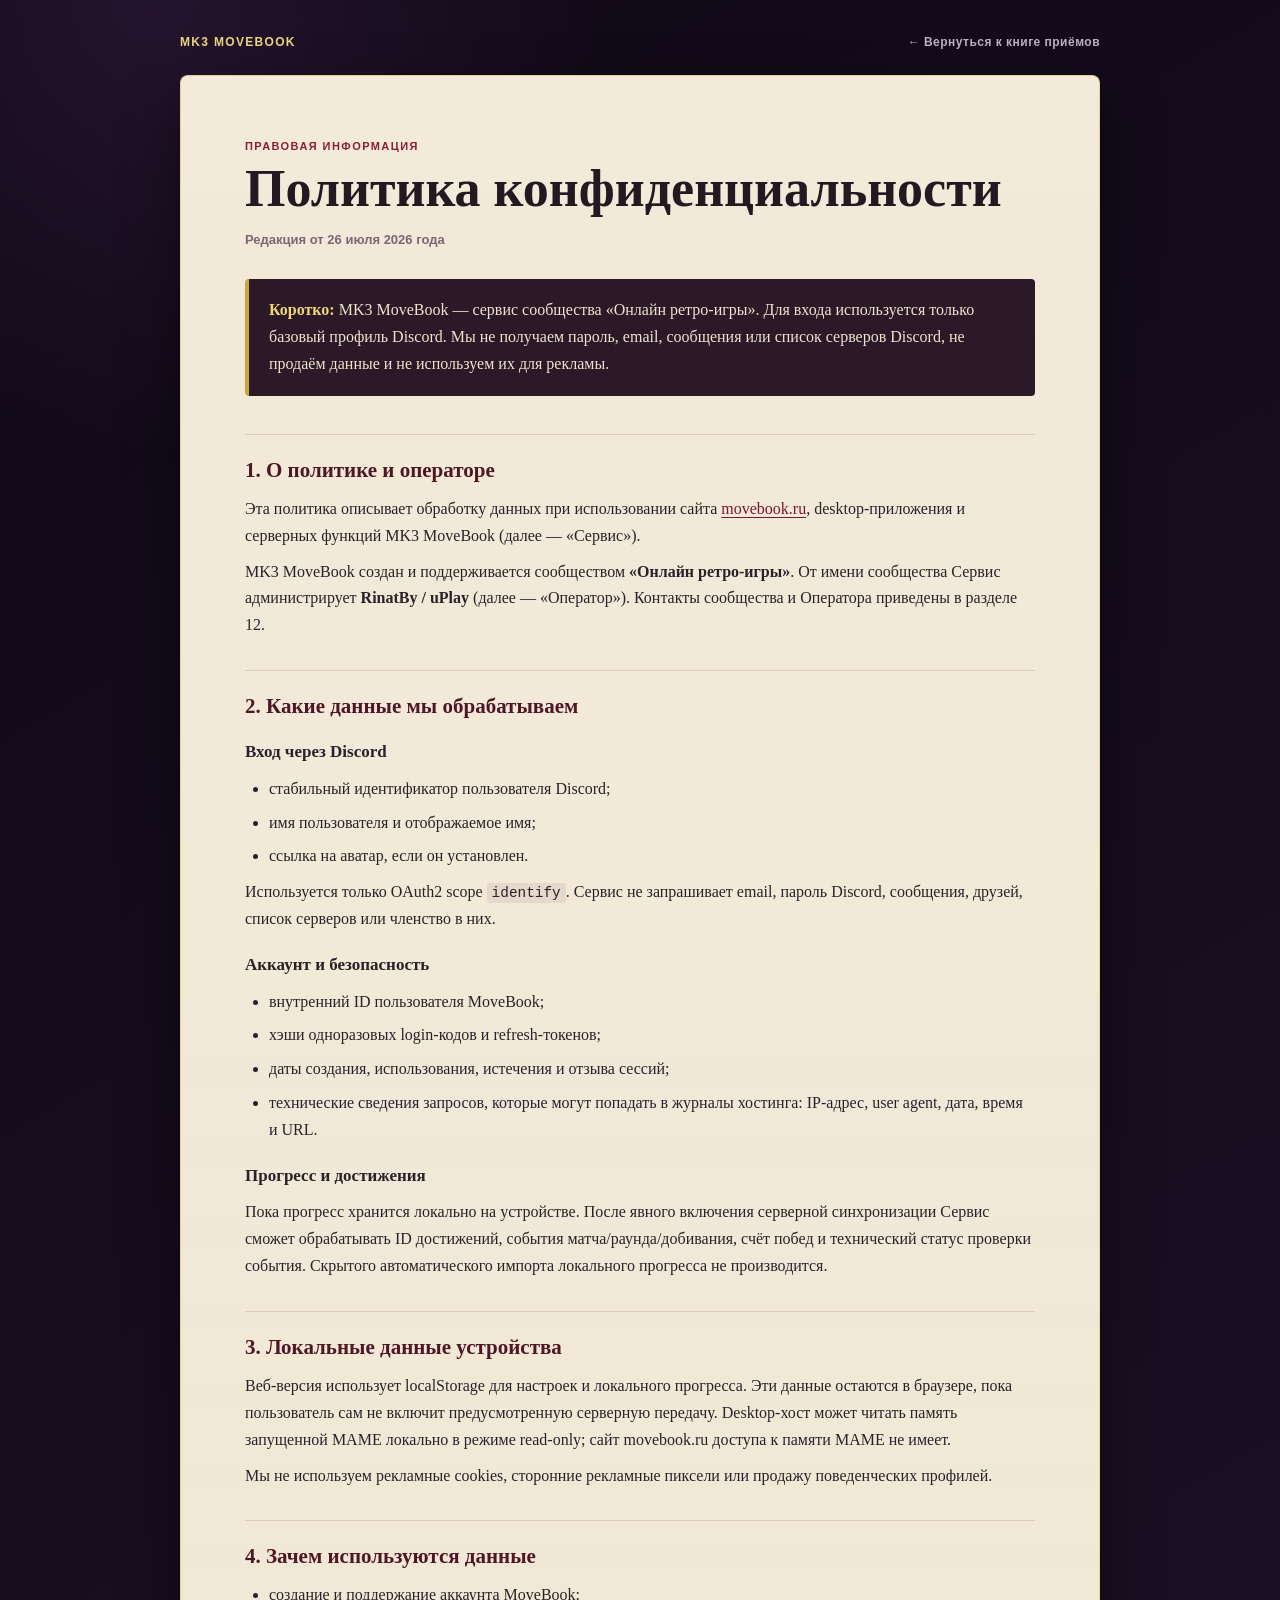
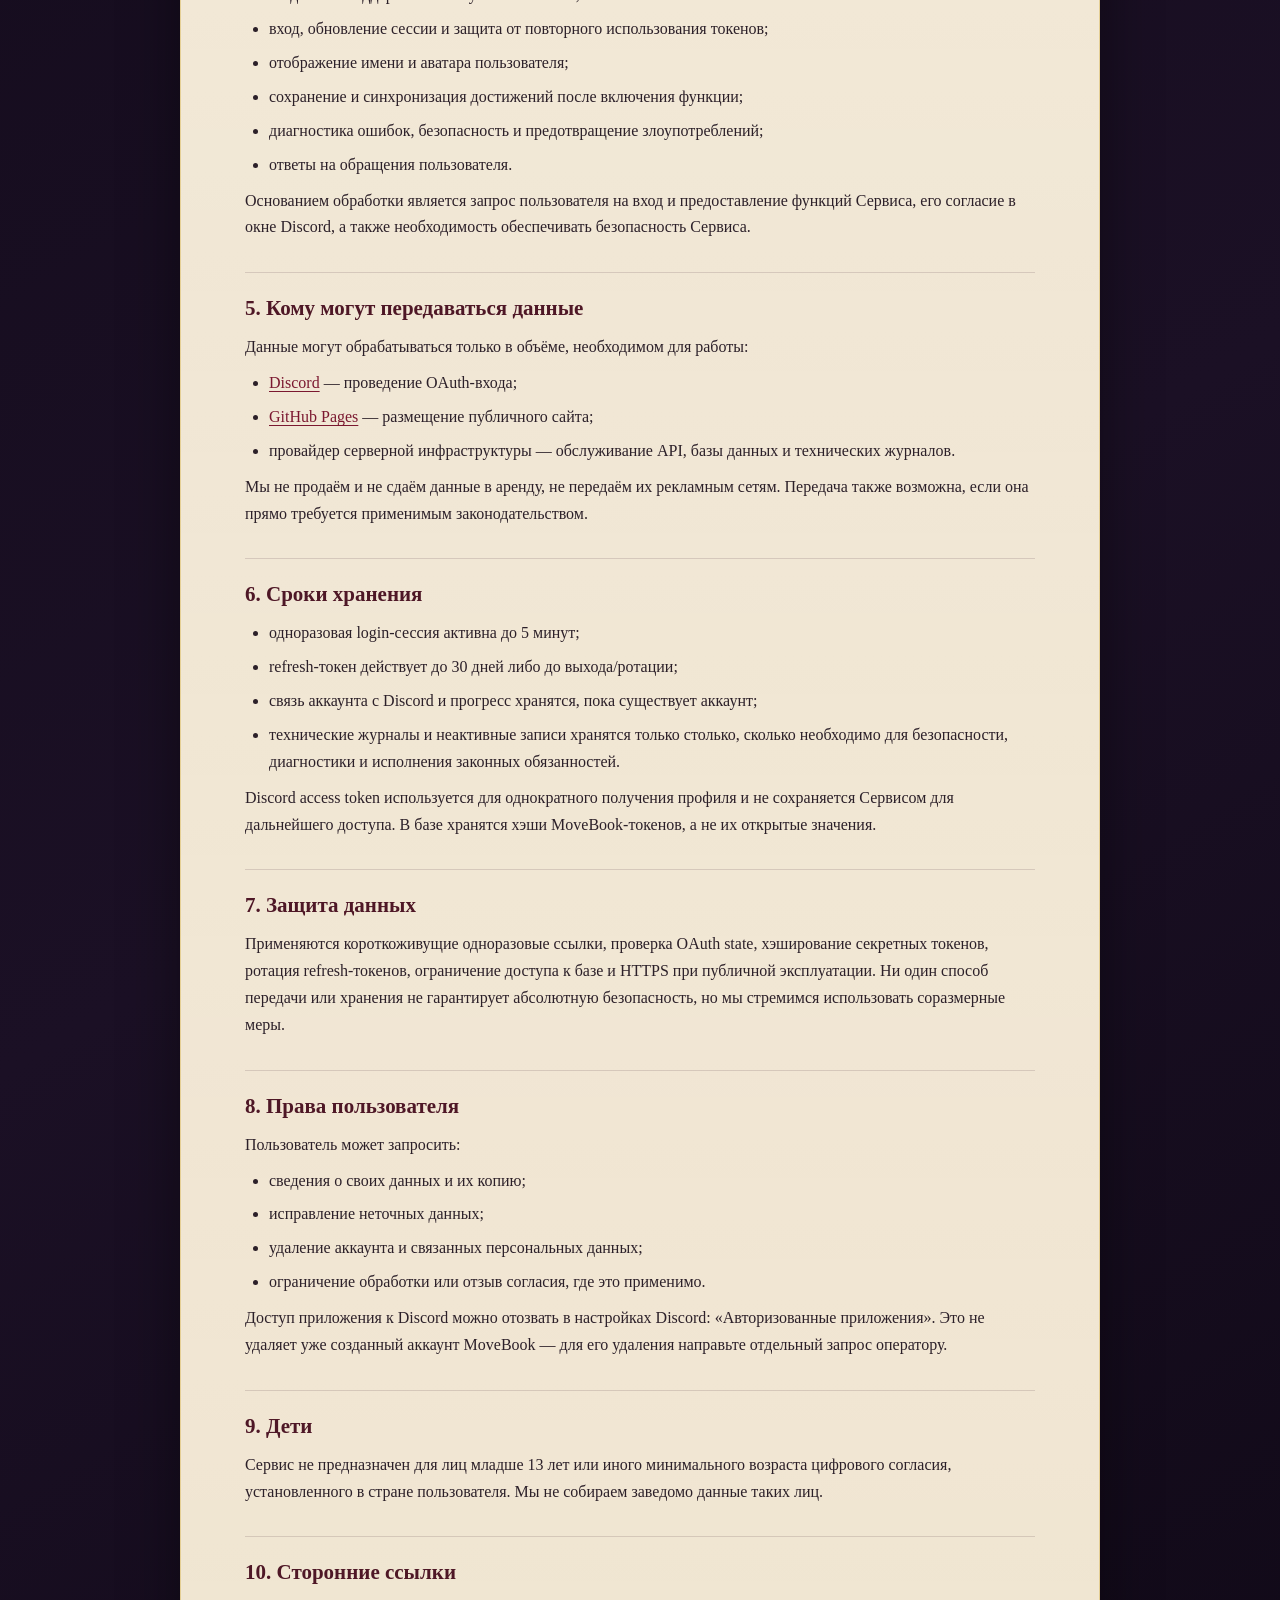
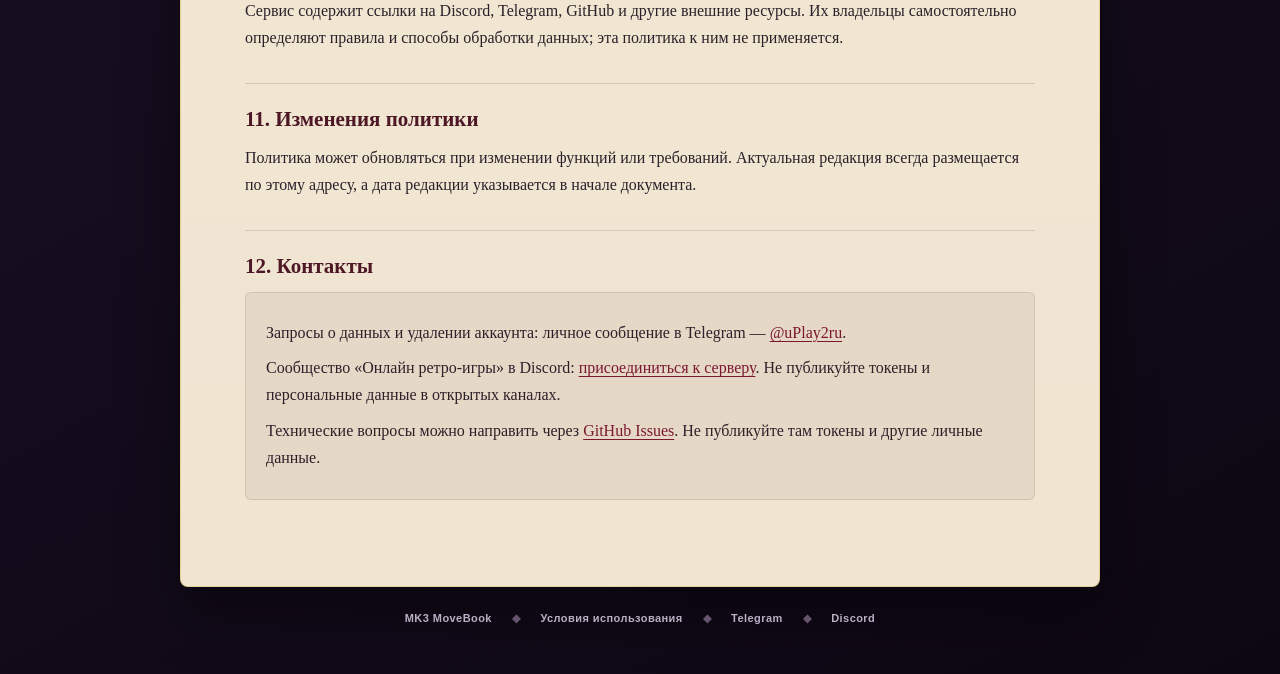
==== web/privacy/index.html @ b2f3a11f "feat: добавить юридические страницы сайта" ====
<!doctype html>
<html lang="ru">
<head>
    <meta charset="utf-8">
    <meta name="viewport" content="width=device-width, initial-scale=1">
    <meta name="description"
        content="Политика конфиденциальности MK3 MoveBook — проекта сообщества «Онлайн ретро-игры»: какие данные обрабатываются при входе через Discord и использовании достижений.">
    <meta name="theme-color" content="#100917">
    <link rel="canonical" href="https://movebook.ru/privacy/">
    <link rel="icon" href="../assets/icon.ico" type="image/x-icon">
    <link rel="stylesheet" href="../legal.css">
    <title>Политика конфиденциальности — MK3 MoveBook</title>
</head>
<body class="legal-body">
    <div class="legal-shell">
        <header class="legal-chrome">
            <a class="legal-brand" href="../">MK3 MOVEBOOK</a>
            <a class="legal-back" href="../">← Вернуться к книге приёмов</a>
        </header>

        <main class="legal-document">
            <p class="legal-kicker">Правовая информация</p>
            <h1>Политика конфиденциальности</h1>
            <p class="legal-updated">Редакция от 26 июля 2026 года</p>

            <div class="legal-summary">
                <strong>Коротко:</strong> MK3 MoveBook — сервис сообщества
                «Онлайн ретро-игры». Для входа используется только базовый профиль
                Discord. Мы не получаем пароль, email, сообщения или список серверов
                Discord, не продаём данные и не используем их для рекламы.
            </div>

            <section class="legal-section">
                <h2>1. О политике и операторе</h2>
                <p>
                    Эта политика описывает обработку данных при использовании
                    сайта <a href="https://movebook.ru/">movebook.ru</a>,
                    desktop-приложения и серверных функций MK3 MoveBook
                    (далее — «Сервис»).
                </p>
                <p>
                    MK3 MoveBook создан и поддерживается сообществом
                    <strong>«Онлайн ретро-игры»</strong>. От имени сообщества Сервис
                    администрирует <strong>RinatBy / uPlay</strong> (далее — «Оператор»).
                    Контакты сообщества и Оператора приведены в разделе 12.
                </p>
            </section>

            <section class="legal-section">
                <h2>2. Какие данные мы обрабатываем</h2>
                <h3>Вход через Discord</h3>
                <ul>
                    <li>стабильный идентификатор пользователя Discord;</li>
                    <li>имя пользователя и отображаемое имя;</li>
                    <li>ссылка на аватар, если он установлен.</li>
                </ul>
                <p>
                    Используется только OAuth2 scope <code>identify</code>.
                    Сервис не запрашивает email, пароль Discord, сообщения,
                    друзей, список серверов или членство в них.
                </p>

                <h3>Аккаунт и безопасность</h3>
                <ul>
                    <li>внутренний ID пользователя MoveBook;</li>
                    <li>хэши одноразовых login-кодов и refresh-токенов;</li>
                    <li>даты создания, использования, истечения и отзыва сессий;</li>
                    <li>технические сведения запросов, которые могут попадать
                        в журналы хостинга: IP-адрес, user agent, дата, время и URL.</li>
                </ul>

                <h3>Прогресс и достижения</h3>
                <p>
                    Пока прогресс хранится локально на устройстве. После явного
                    включения серверной синхронизации Сервис сможет обрабатывать
                    ID достижений, события матча/раунда/добивания, счёт побед и
                    технический статус проверки события. Скрытого автоматического
                    импорта локального прогресса не производится.
                </p>
            </section>

            <section class="legal-section">
                <h2>3. Локальные данные устройства</h2>
                <p>
                    Веб-версия использует localStorage для настроек и локального
                    прогресса. Эти данные остаются в браузере, пока пользователь
                    сам не включит предусмотренную серверную передачу. Desktop-хост
                    может читать память запущенной MAME локально в режиме read-only;
                    сайт movebook.ru доступа к памяти MAME не имеет.
                </p>
                <p>
                    Мы не используем рекламные cookies, сторонние рекламные
                    пиксели или продажу поведенческих профилей.
                </p>
            </section>

            <section class="legal-section">
                <h2>4. Зачем используются данные</h2>
                <ul>
                    <li>создание и поддержание аккаунта MoveBook;</li>
                    <li>вход, обновление сессии и защита от повторного использования токенов;</li>
                    <li>отображение имени и аватара пользователя;</li>
                    <li>сохранение и синхронизация достижений после включения функции;</li>
                    <li>диагностика ошибок, безопасность и предотвращение злоупотреблений;</li>
                    <li>ответы на обращения пользователя.</li>
                </ul>
                <p>
                    Основанием обработки является запрос пользователя на вход и
                    предоставление функций Сервиса, его согласие в окне Discord,
                    а также необходимость обеспечивать безопасность Сервиса.
                </p>
            </section>

            <section class="legal-section">
                <h2>5. Кому могут передаваться данные</h2>
                <p>Данные могут обрабатываться только в объёме, необходимом для работы:</p>
                <ul>
                    <li><a href="https://discord.com/privacy" target="_blank"
                        rel="noopener noreferrer">Discord</a> — проведение OAuth-входа;</li>
                    <li><a href="https://docs.github.com/site-policy/privacy-policies/github-general-privacy-statement"
                        target="_blank" rel="noopener noreferrer">GitHub Pages</a> —
                        размещение публичного сайта;</li>
                    <li>провайдер серверной инфраструктуры — обслуживание API,
                        базы данных и технических журналов.</li>
                </ul>
                <p>
                    Мы не продаём и не сдаём данные в аренду, не передаём их
                    рекламным сетям. Передача также возможна, если она прямо
                    требуется применимым законодательством.
                </p>
            </section>

            <section class="legal-section">
                <h2>6. Сроки хранения</h2>
                <ul>
                    <li>одноразовая login-сессия активна до 5 минут;</li>
                    <li>refresh-токен действует до 30 дней либо до выхода/ротации;</li>
                    <li>связь аккаунта с Discord и прогресс хранятся, пока существует аккаунт;</li>
                    <li>технические журналы и неактивные записи хранятся только
                        столько, сколько необходимо для безопасности, диагностики
                        и исполнения законных обязанностей.</li>
                </ul>
                <p>
                    Discord access token используется для однократного получения
                    профиля и не сохраняется Сервисом для дальнейшего доступа.
                    В базе хранятся хэши MoveBook-токенов, а не их открытые значения.
                </p>
            </section>

            <section class="legal-section">
                <h2>7. Защита данных</h2>
                <p>
                    Применяются короткоживущие одноразовые ссылки, проверка OAuth
                    state, хэширование секретных токенов, ротация refresh-токенов,
                    ограничение доступа к базе и HTTPS при публичной эксплуатации.
                    Ни один способ передачи или хранения не гарантирует абсолютную
                    безопасность, но мы стремимся использовать соразмерные меры.
                </p>
            </section>

            <section class="legal-section">
                <h2>8. Права пользователя</h2>
                <p>Пользователь может запросить:</p>
                <ul>
                    <li>сведения о своих данных и их копию;</li>
                    <li>исправление неточных данных;</li>
                    <li>удаление аккаунта и связанных персональных данных;</li>
                    <li>ограничение обработки или отзыв согласия, где это применимо.</li>
                </ul>
                <p>
                    Доступ приложения к Discord можно отозвать в настройках
                    Discord: «Авторизованные приложения». Это не удаляет уже
                    созданный аккаунт MoveBook — для его удаления направьте
                    отдельный запрос оператору.
                </p>
            </section>

            <section class="legal-section">
                <h2>9. Дети</h2>
                <p>
                    Сервис не предназначен для лиц младше 13 лет или иного
                    минимального возраста цифрового согласия, установленного в
                    стране пользователя. Мы не собираем заведомо данные таких лиц.
                </p>
            </section>

            <section class="legal-section">
                <h2>10. Сторонние ссылки</h2>
                <p>
                    Сервис содержит ссылки на Discord, Telegram, GitHub и другие
                    внешние ресурсы. Их владельцы самостоятельно определяют правила
                    и способы обработки данных; эта политика к ним не применяется.
                </p>
            </section>

            <section class="legal-section">
                <h2>11. Изменения политики</h2>
                <p>
                    Политика может обновляться при изменении функций или требований.
                    Актуальная редакция всегда размещается по этому адресу, а дата
                    редакции указывается в начале документа.
                </p>
            </section>

            <section class="legal-section">
                <h2>12. Контакты</h2>
                <div class="legal-contact">
                    <p>
                        Запросы о данных и удалении аккаунта: личное сообщение в
                        Telegram — <a href="https://t.me/uPlay2ru" target="_blank"
                        rel="noopener noreferrer">@uPlay2ru</a>.
                    </p>
                    <p>
                        Сообщество «Онлайн ретро-игры» в Discord:
                        <a href="https://discord.com/invite/r3kCQNxX5Z" target="_blank"
                        rel="noopener noreferrer">присоединиться к серверу</a>.
                        Не публикуйте токены и персональные данные в открытых каналах.
                    </p>
                    <p>
                        Технические вопросы можно направить через
                        <a href="https://github.com/RinatBy/MK3MoveBook/issues"
                        target="_blank" rel="noopener noreferrer">GitHub Issues</a>.
                        Не публикуйте там токены и другие личные данные.
                    </p>
                </div>
            </section>
        </main>

        <footer class="legal-footer">
            <a href="../">MK3 MoveBook</a><span>◆</span>
            <a href="../terms/">Условия использования</a><span>◆</span>
            <a href="https://t.me/uPlay2ru" target="_blank"
                rel="noopener noreferrer">Telegram</a><span>◆</span>
            <a href="https://discord.com/invite/r3kCQNxX5Z" target="_blank"
                rel="noopener noreferrer">Discord</a>
        </footer>
    </div>
</body>
</html>
---- web/legal.css ----
.legal-body {
    --legal-bg: #100917;
    --legal-panel: #1a1023;
    --legal-paper: #f0e5d1;
    --legal-ink: #2c2029;
    --legal-muted: #786971;
    --legal-wine: #8e1d34;
    --legal-gold: #c9a642;
    min-height: 100vh;
    margin: 0;
    color: var(--legal-ink);
    background:
        radial-gradient(circle at 12% 0, rgba(117, 61, 132, .2), transparent 28rem),
        linear-gradient(150deg, #100917, #1b1025 58%, #0d0713);
    font: 16px/1.68 Georgia, "Times New Roman", serif;
}

.legal-body * {
    box-sizing: border-box;
}

.legal-shell {
    width: min(920px, calc(100% - 32px));
    margin: 0 auto;
    padding: 34px 0 48px;
}

.legal-chrome,
.legal-footer {
    display: flex;
    align-items: center;
    justify-content: space-between;
    gap: 20px;
    color: #bcaec5;
    font: 600 12px/1.4 "Segoe UI", sans-serif;
    letter-spacing: .04em;
}

.legal-brand,
.legal-back,
.legal-footer a {
    color: inherit;
    text-decoration: none;
}

.legal-brand {
    color: #ead47d;
    font-weight: 800;
    letter-spacing: .11em;
}

.legal-back:hover,
.legal-footer a:hover {
    color: #f2dc83;
}

.legal-document {
    margin: 24px 0;
    padding: clamp(28px, 6vw, 64px);
    background:
        linear-gradient(rgba(255, 255, 255, .18), rgba(255, 255, 255, 0)),
        var(--legal-paper);
    border: 1px solid rgba(218, 184, 87, .5);
    border-radius: 8px;
    box-shadow: 0 24px 60px rgba(0, 0, 0, .42);
}

.legal-kicker {
    margin: 0 0 8px;
    color: var(--legal-wine);
    font: 800 11px/1.2 "Segoe UI", sans-serif;
    letter-spacing: .13em;
    text-transform: uppercase;
}

.legal-document h1 {
    max-width: 760px;
    margin: 0;
    color: #241921;
    font-size: clamp(30px, 6vw, 52px);
    line-height: 1.08;
    overflow-wrap: anywhere;
}

.legal-updated {
    margin: 14px 0 0;
    color: var(--legal-muted);
    font: 600 13px/1.4 "Segoe UI", sans-serif;
}

.legal-summary {
    margin: 30px 0 38px;
    padding: 18px 20px;
    color: #efe3ce;
    background: #2b1928;
    border-left: 4px solid var(--legal-gold);
    border-radius: 4px;
}

.legal-summary strong {
    color: #f0d777;
}

.legal-section {
    padding: 22px 0;
    border-top: 1px solid rgba(92, 64, 74, .18);
}

.legal-section h2 {
    margin: 0 0 12px;
    color: #4e1726;
    font-size: 21px;
    line-height: 1.28;
}

.legal-section h3 {
    margin: 18px 0 7px;
    font-size: 17px;
}

.legal-section p,
.legal-section ul {
    margin: 9px 0;
}

.legal-section ul {
    padding-left: 24px;
}

.legal-section li + li {
    margin-top: 7px;
}

.legal-section a {
    color: #7b1830;
    text-decoration-thickness: 1px;
    text-underline-offset: 3px;
}

.legal-section code {
    padding: 2px 5px;
    background: rgba(95, 55, 69, .09);
    border-radius: 3px;
    font-size: .9em;
}

.legal-contact {
    padding: 18px 20px;
    background: rgba(112, 65, 80, .08);
    border: 1px solid rgba(112, 65, 80, .16);
    border-radius: 6px;
}

.legal-footer {
    justify-content: center;
    flex-wrap: wrap;
    font-size: 11px;
}

.legal-footer span {
    color: #66546f;
}

.hosted-site .statusbar > .legal-links {
    display: inline-flex;
    grid-column: 3;
    align-items: center;
    justify-self: center;
    gap: 7px;
    margin: 0 16px;
    color: #74677c;
    font: 600 9px/1 "Literata", Georgia, serif;
    letter-spacing: .02em;
    white-space: nowrap;
}

.hosted-site .statusbar > .legal-links a {
    color: inherit;
    text-decoration: none;
}

.hosted-site .statusbar > .legal-links a:hover,
.hosted-site .statusbar > .legal-links a:focus-visible {
    color: #b3a1be;
    text-decoration: underline;
    text-underline-offset: 2px;
}

@media (min-width: 1061px) {
    .hosted-site .statusbar {
        grid-template-columns: minmax(0, 1fr) auto auto minmax(0, 1fr);
    }

    .hosted-site .statusbar > #statusText {
        grid-column: 4;
    }
}

@media (max-width: 1060px) {
    .hosted-site .statusbar > #statusText {
        grid-column: 1;
    }

    .hosted-site .statusbar > .legal-links {
        grid-column: 2;
        grid-row: 2;
        justify-self: end;
        margin: 0;
    }
}

@media (max-width: 560px) {
    .legal-shell {
        width: min(100% - 20px, 920px);
        padding-top: 18px;
    }

    .legal-chrome {
        align-items: flex-start;
        flex-direction: column;
        gap: 8px;
    }

    .legal-document {
        margin-top: 16px;
        padding: 25px 19px;
    }

    .legal-document h1 {
        font-size: 26px;
    }

    .legal-summary {
        margin: 24px 0 30px;
        padding: 15px;
    }

    .hosted-site .statusbar > .legal-links {
        grid-column: 1 / -1;
        grid-row: 2;
        justify-self: center;
    }
}
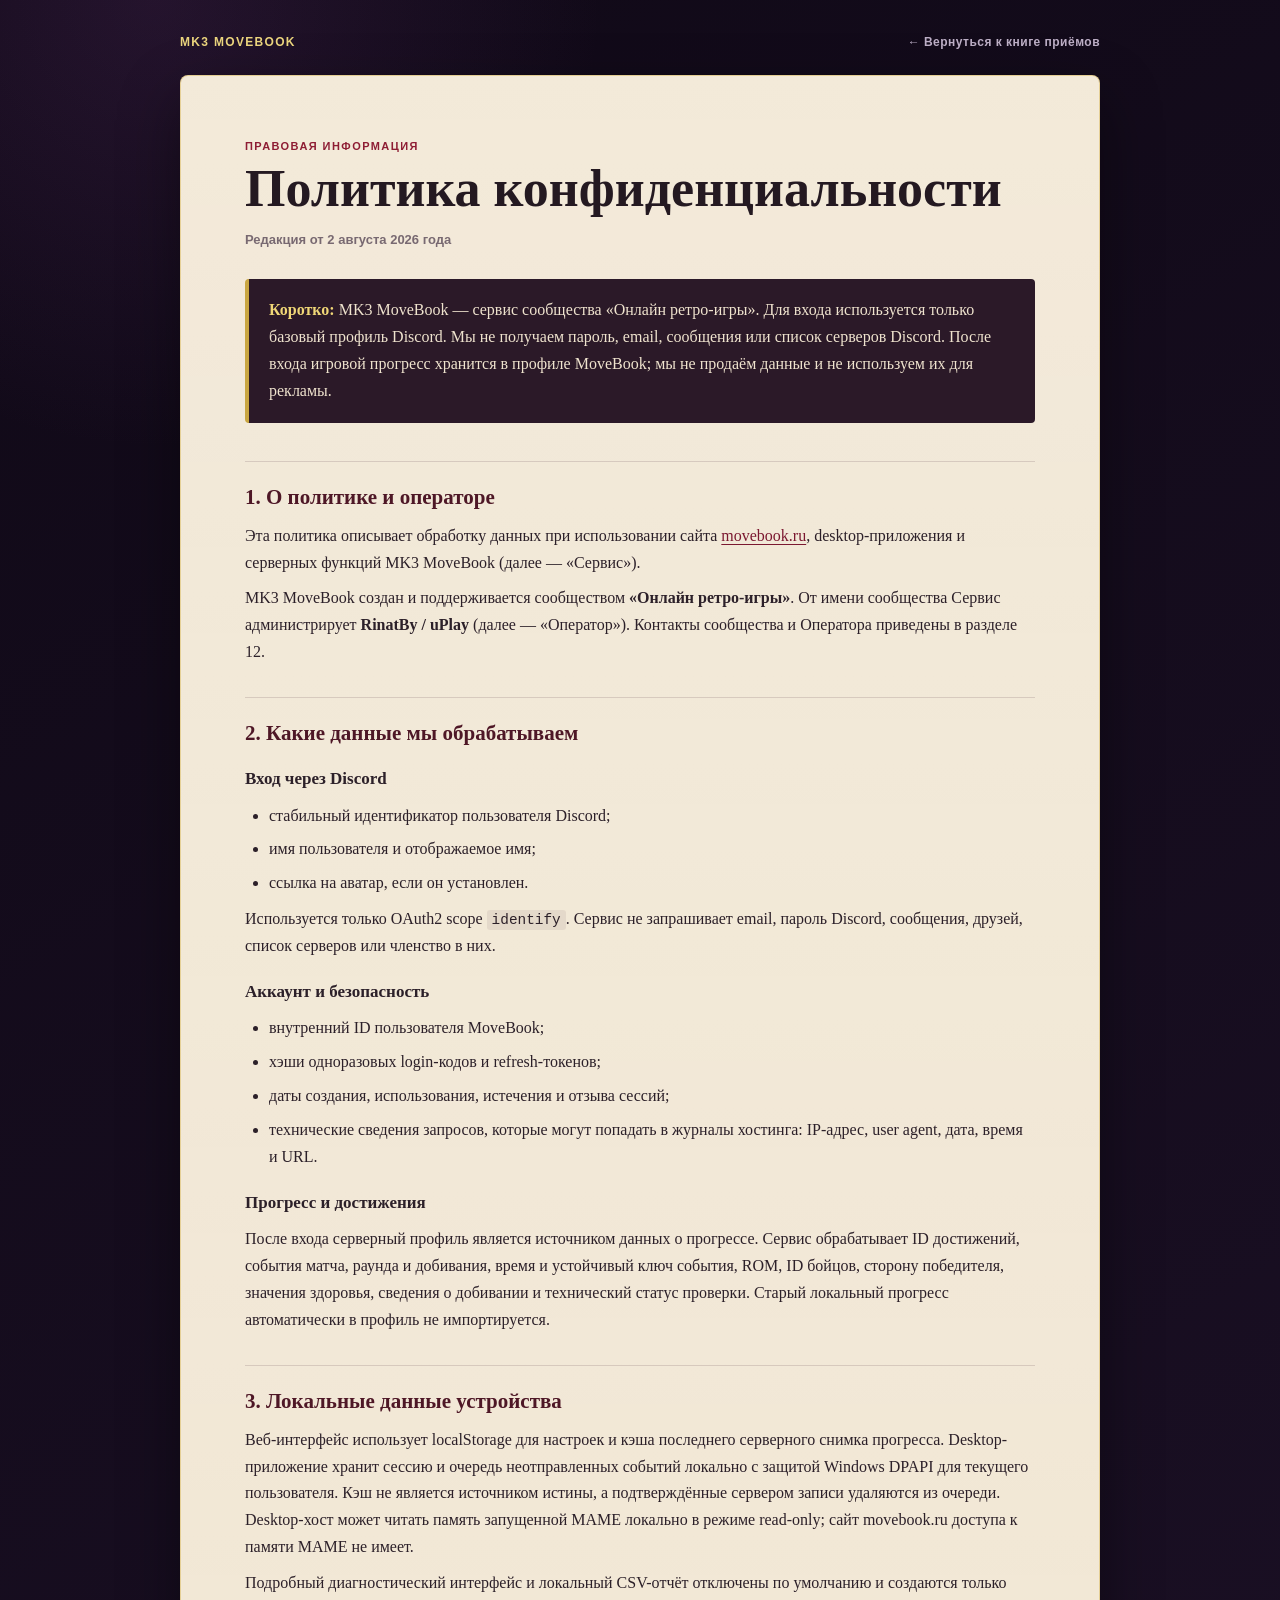
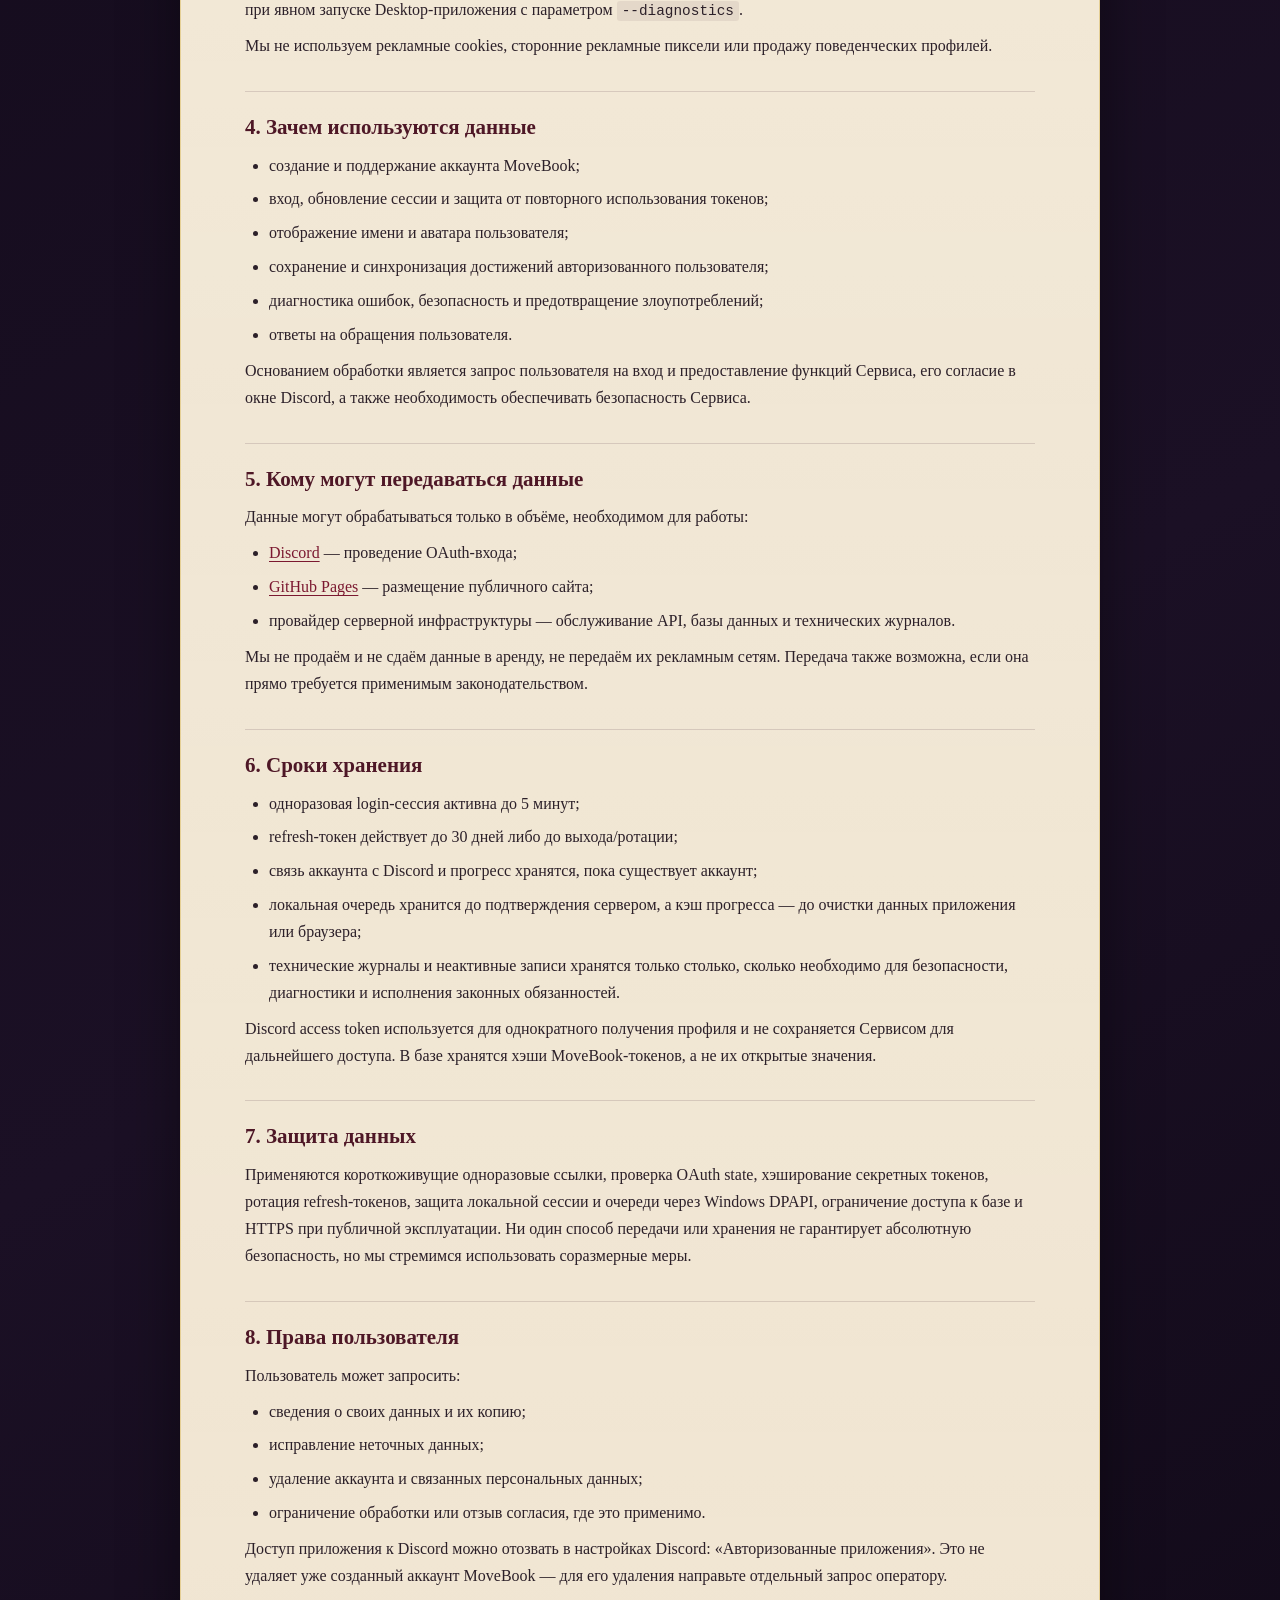
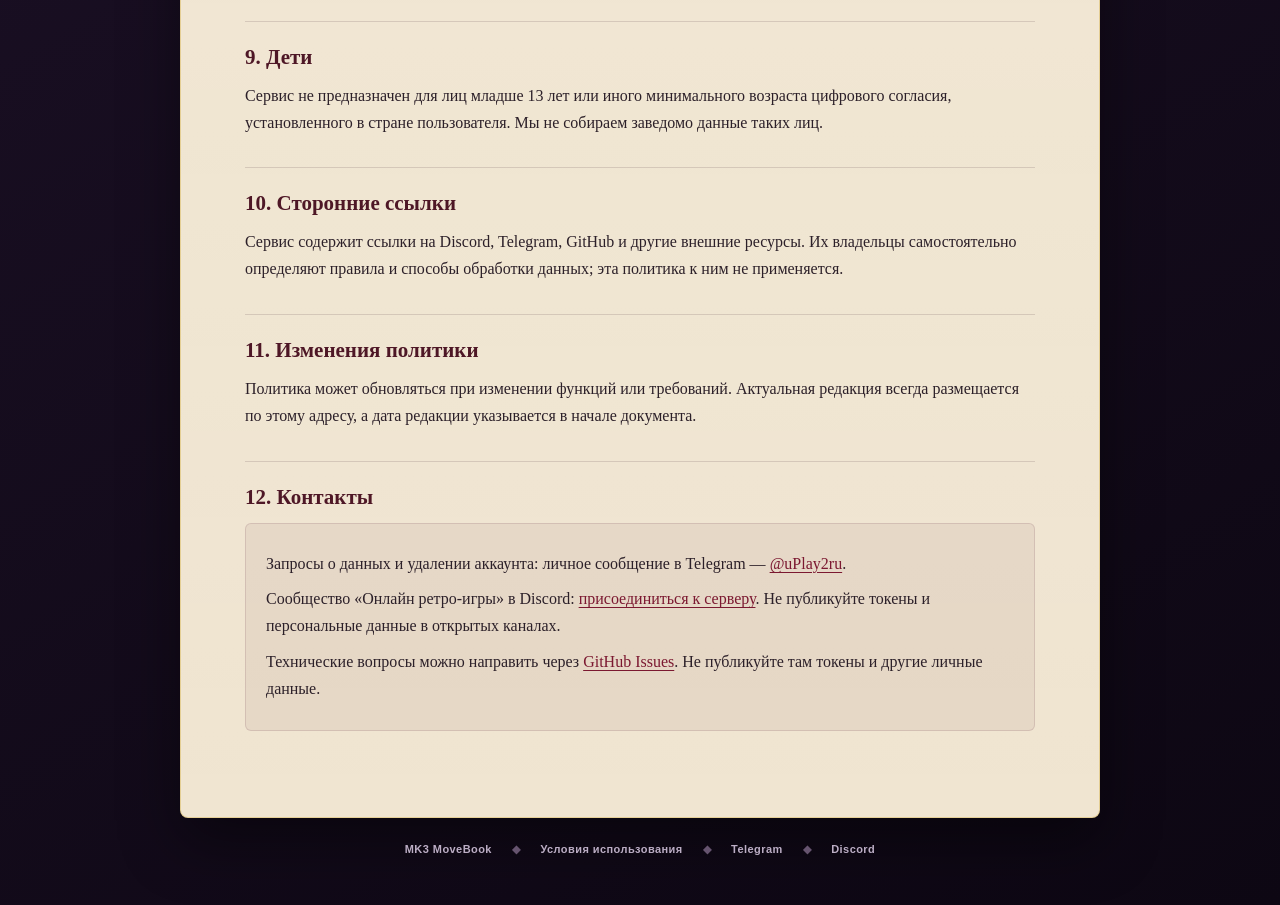
==== commit 617fab5d: "feat: выпустить MoveBook 1.1.17 с достижениями и поддержкой 60 FPS" ====
--- a/web/privacy/index.html
+++ b/web/privacy/index.html
@@ -21,13 +21,14 @@
         <main class="legal-document">
             <p class="legal-kicker">Правовая информация</p>
             <h1>Политика конфиденциальности</h1>
-            <p class="legal-updated">Редакция от 26 июля 2026 года</p>
+            <p class="legal-updated">Редакция от 2 августа 2026 года</p>
 
             <div class="legal-summary">
                 <strong>Коротко:</strong> MK3 MoveBook — сервис сообщества
                 «Онлайн ретро-игры». Для входа используется только базовый профиль
                 Discord. Мы не получаем пароль, email, сообщения или список серверов
-                Discord, не продаём данные и не используем их для рекламы.
+                Discord. После входа игровой прогресс хранится в профиле MoveBook;
+                мы не продаём данные и не используем их для рекламы.
             </div>
 
             <section class="legal-section">
@@ -71,22 +72,31 @@
 
                 <h3>Прогресс и достижения</h3>
                 <p>
-                    Пока прогресс хранится локально на устройстве. После явного
-                    включения серверной синхронизации Сервис сможет обрабатывать
-                    ID достижений, события матча/раунда/добивания, счёт побед и
-                    технический статус проверки события. Скрытого автоматического
-                    импорта локального прогресса не производится.
+                    После входа серверный профиль является источником данных о
+                    прогрессе. Сервис обрабатывает ID достижений, события
+                    матча, раунда и добивания, время и устойчивый ключ события,
+                    ROM, ID бойцов, сторону победителя, значения здоровья,
+                    сведения о добивании и технический статус проверки. Старый
+                    локальный прогресс автоматически в профиль не импортируется.
                 </p>
             </section>
 
             <section class="legal-section">
                 <h2>3. Локальные данные устройства</h2>
                 <p>
-                    Веб-версия использует localStorage для настроек и локального
-                    прогресса. Эти данные остаются в браузере, пока пользователь
-                    сам не включит предусмотренную серверную передачу. Desktop-хост
-                    может читать память запущенной MAME локально в режиме read-only;
-                    сайт movebook.ru доступа к памяти MAME не имеет.
+                    Веб-интерфейс использует localStorage для настроек и кэша
+                    последнего серверного снимка прогресса. Desktop-приложение
+                    хранит сессию и очередь неотправленных событий локально с
+                    защитой Windows DPAPI для текущего пользователя. Кэш не
+                    является источником истины, а подтверждённые сервером записи
+                    удаляются из очереди. Desktop-хост может читать память
+                    запущенной MAME локально в режиме read-only; сайт movebook.ru
+                    доступа к памяти MAME не имеет.
+                </p>
+                <p>
+                    Подробный диагностический интерфейс и локальный CSV-отчёт
+                    отключены по умолчанию и создаются только при явном запуске
+                    Desktop-приложения с параметром <code>--diagnostics</code>.
                 </p>
                 <p>
                     Мы не используем рекламные cookies, сторонние рекламные
@@ -100,7 +110,7 @@
                     <li>создание и поддержание аккаунта MoveBook;</li>
                     <li>вход, обновление сессии и защита от повторного использования токенов;</li>
                     <li>отображение имени и аватара пользователя;</li>
-                    <li>сохранение и синхронизация достижений после включения функции;</li>
+                    <li>сохранение и синхронизация достижений авторизованного пользователя;</li>
                     <li>диагностика ошибок, безопасность и предотвращение злоупотреблений;</li>
                     <li>ответы на обращения пользователя.</li>
                 </ul>
@@ -136,6 +146,8 @@
                     <li>одноразовая login-сессия активна до 5 минут;</li>
                     <li>refresh-токен действует до 30 дней либо до выхода/ротации;</li>
                     <li>связь аккаунта с Discord и прогресс хранятся, пока существует аккаунт;</li>
+                    <li>локальная очередь хранится до подтверждения сервером, а
+                        кэш прогресса — до очистки данных приложения или браузера;</li>
                     <li>технические журналы и неактивные записи хранятся только
                         столько, сколько необходимо для безопасности, диагностики
                         и исполнения законных обязанностей.</li>
@@ -152,6 +164,7 @@
                 <p>
                     Применяются короткоживущие одноразовые ссылки, проверка OAuth
                     state, хэширование секретных токенов, ротация refresh-токенов,
+                    защита локальной сессии и очереди через Windows DPAPI,
                     ограничение доступа к базе и HTTPS при публичной эксплуатации.
                     Ни один способ передачи или хранения не гарантирует абсолютную
                     безопасность, но мы стремимся использовать соразмерные меры.
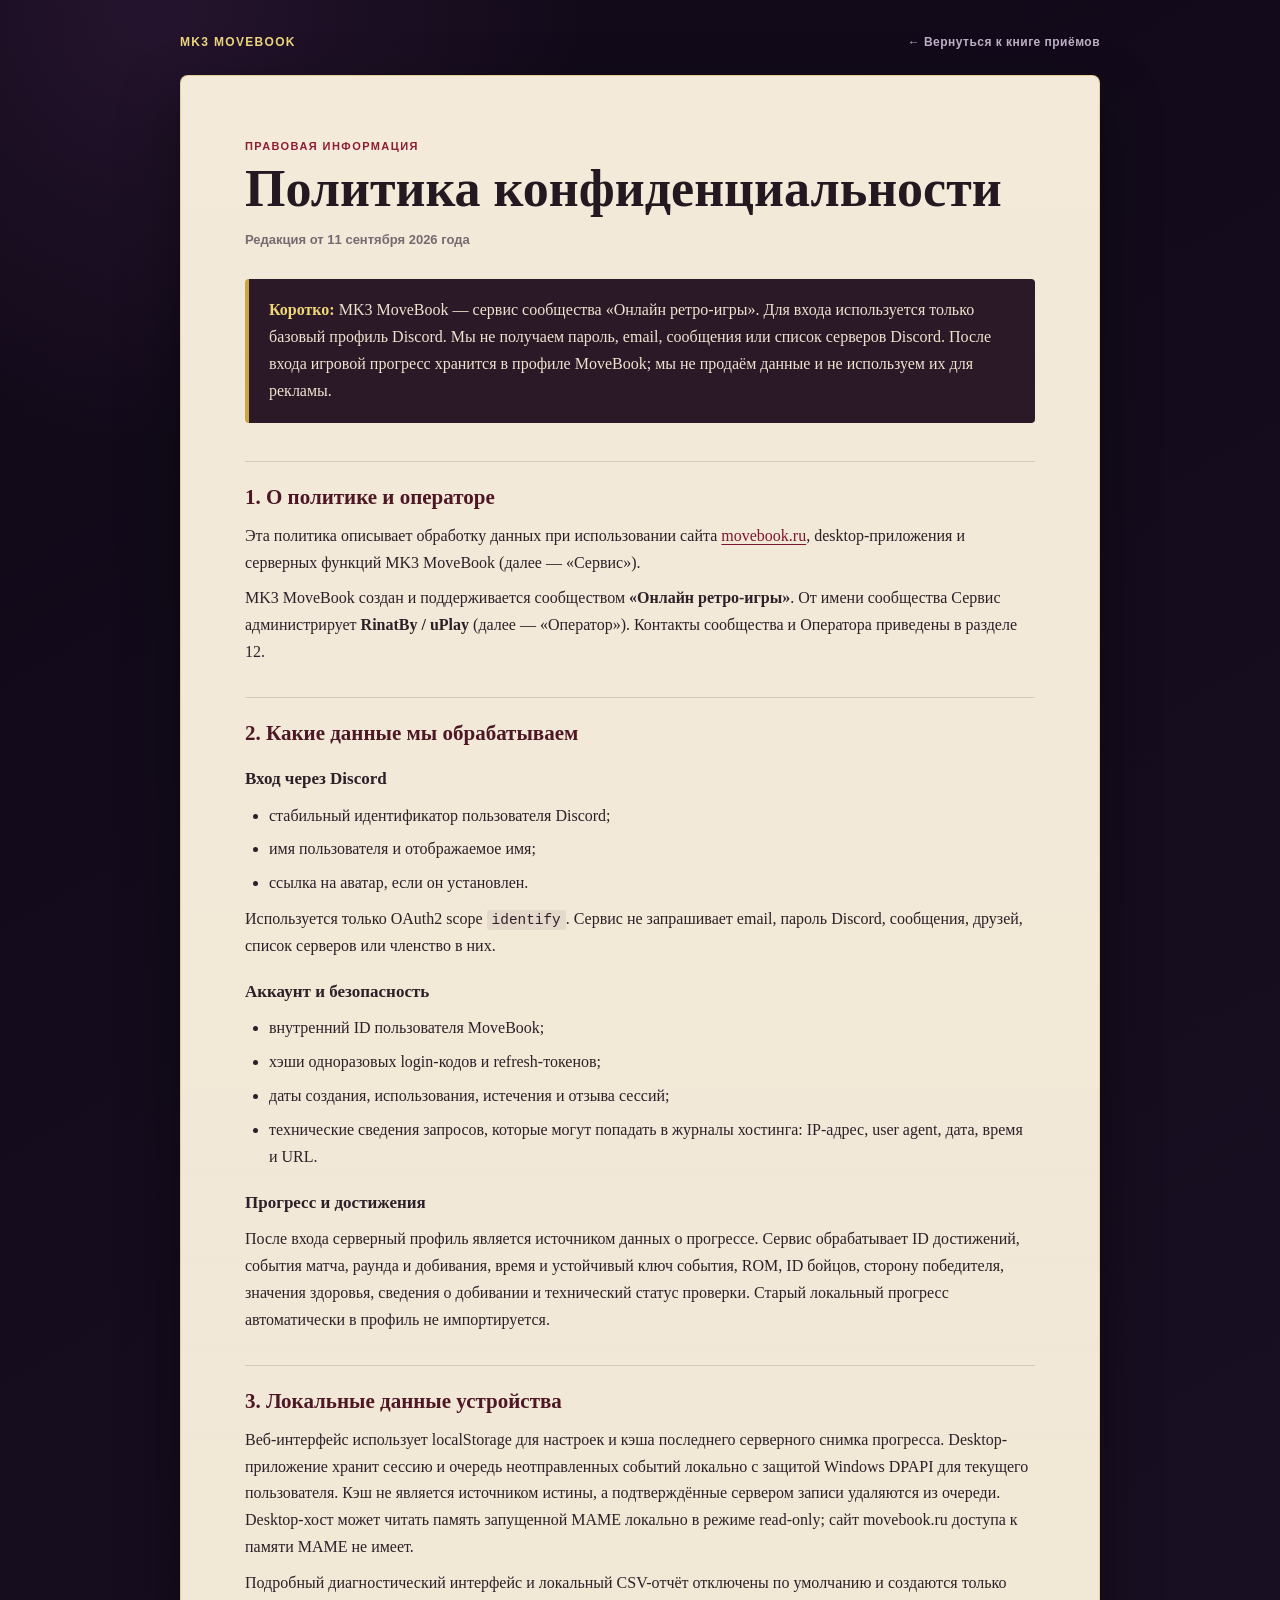
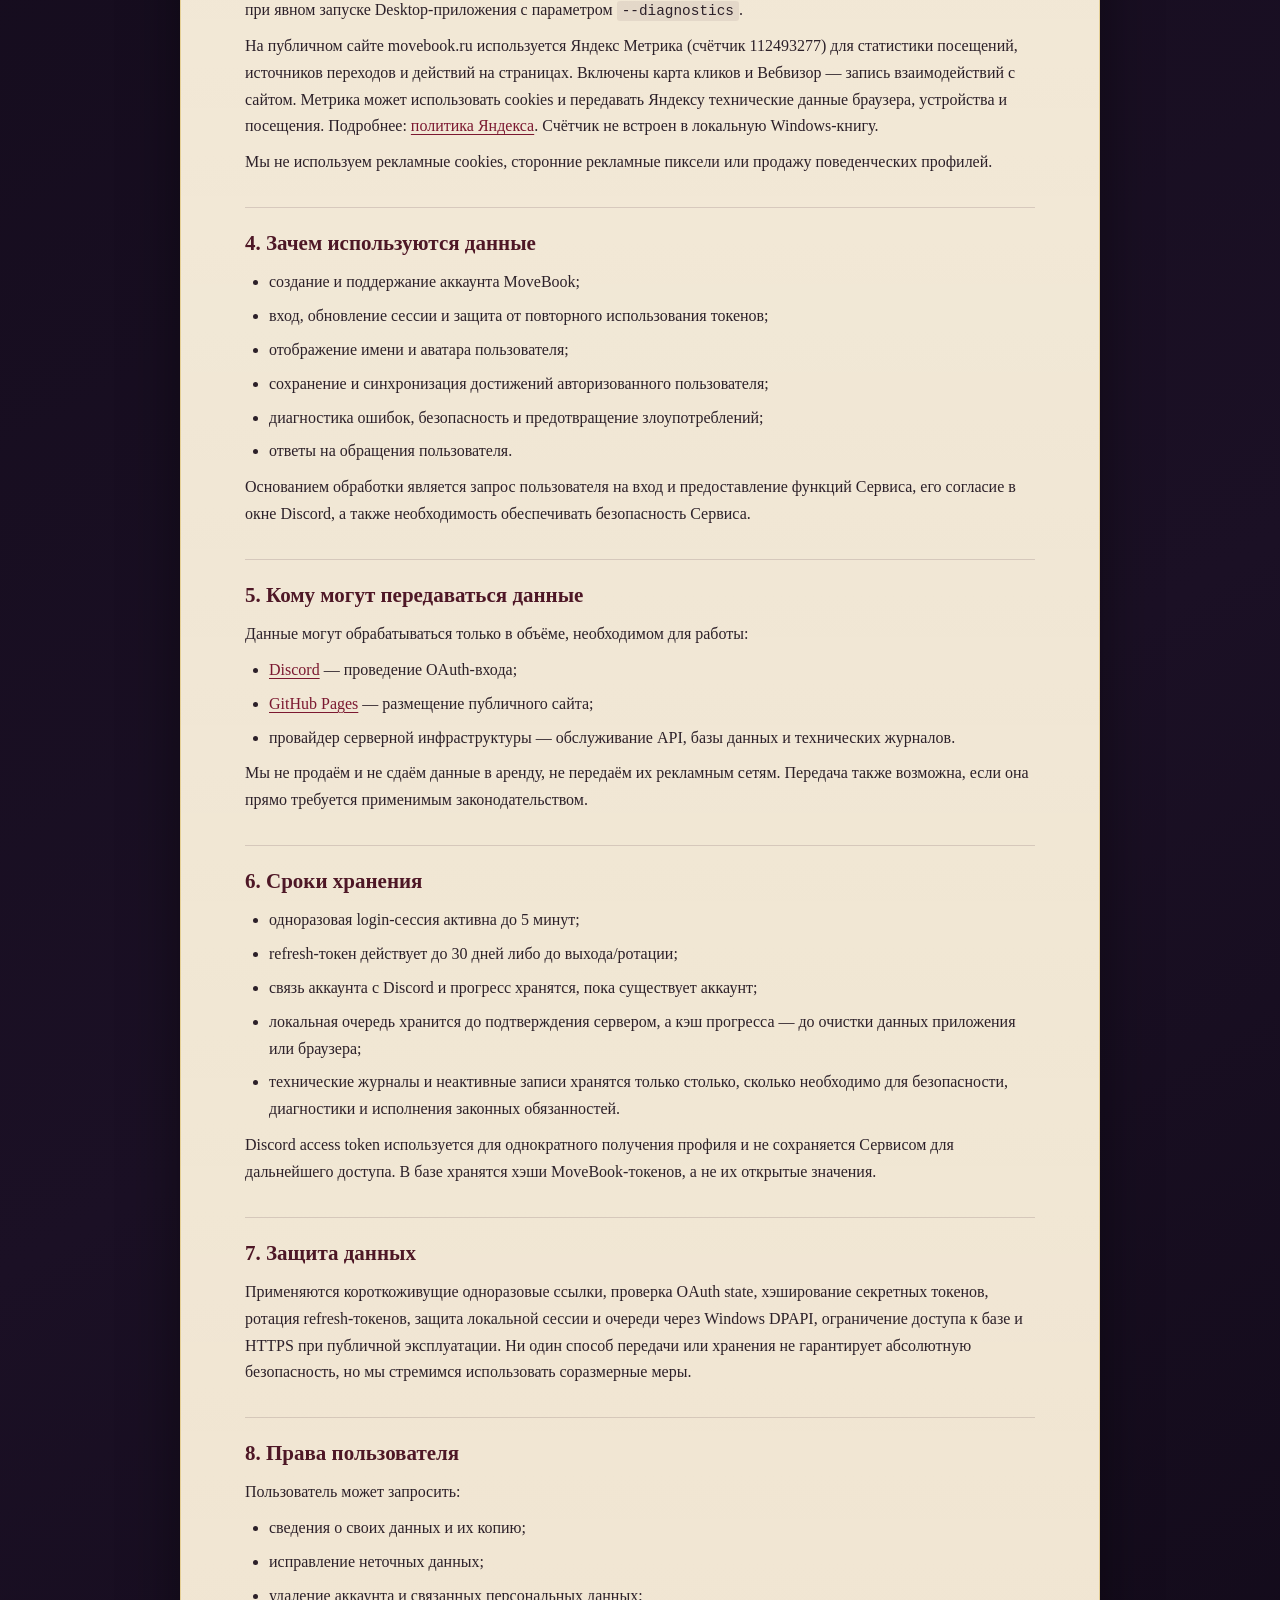
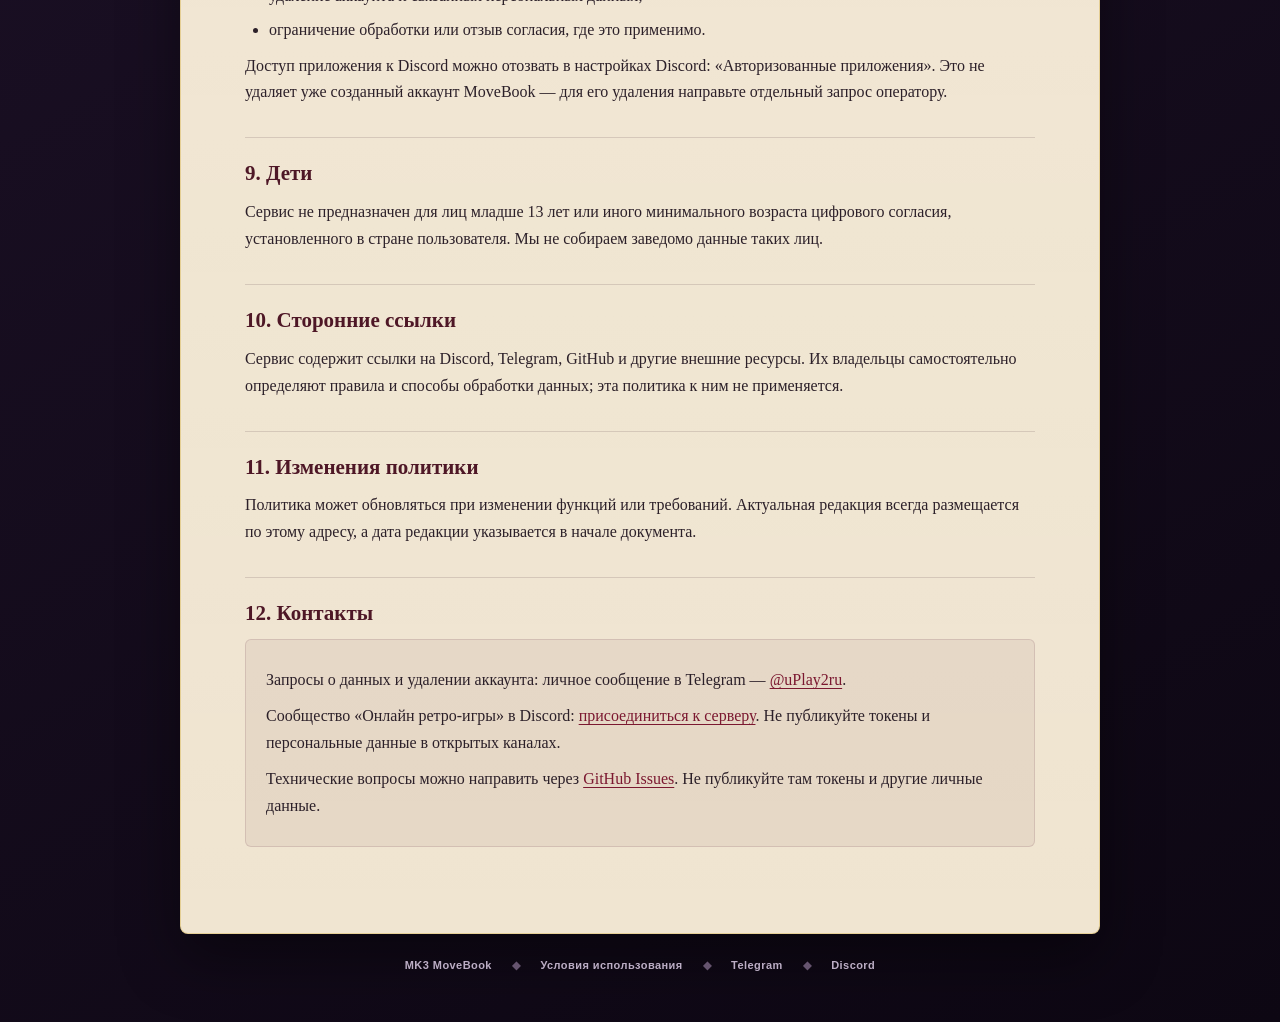
==== commit 6e976f9d: "feat: подключить Метрику на страницах публичного сайта" ====
--- a/web/privacy/index.html
+++ b/web/privacy/index.html
@@ -21,7 +21,7 @@
         <main class="legal-document">
             <p class="legal-kicker">Правовая информация</p>
             <h1>Политика конфиденциальности</h1>
-            <p class="legal-updated">Редакция от 2 августа 2026 года</p>
+            <p class="legal-updated">Редакция от 11 сентября 2026 года</p>
 
             <div class="legal-summary">
                 <strong>Коротко:</strong> MK3 MoveBook — сервис сообщества
@@ -97,6 +97,17 @@
                     Подробный диагностический интерфейс и локальный CSV-отчёт
                     отключены по умолчанию и создаются только при явном запуске
                     Desktop-приложения с параметром <code>--diagnostics</code>.
+                </p>
+                <p>
+                    На публичном сайте movebook.ru используется Яндекс Метрика
+                    (счётчик 112493277) для статистики посещений, источников
+                    переходов и действий на страницах. Включены карта кликов и
+                    Вебвизор — запись взаимодействий с сайтом. Метрика может
+                    использовать cookies и передавать Яндексу технические данные
+                    браузера, устройства и посещения. Подробнее:
+                    <a href="https://yandex.ru/legal/confidential/" target="_blank"
+                       rel="noopener noreferrer">политика Яндекса</a>.
+                    Счётчик не встроен в локальную Windows-книгу.
                 </p>
                 <p>
                     Мы не используем рекламные cookies, сторонние рекламные
